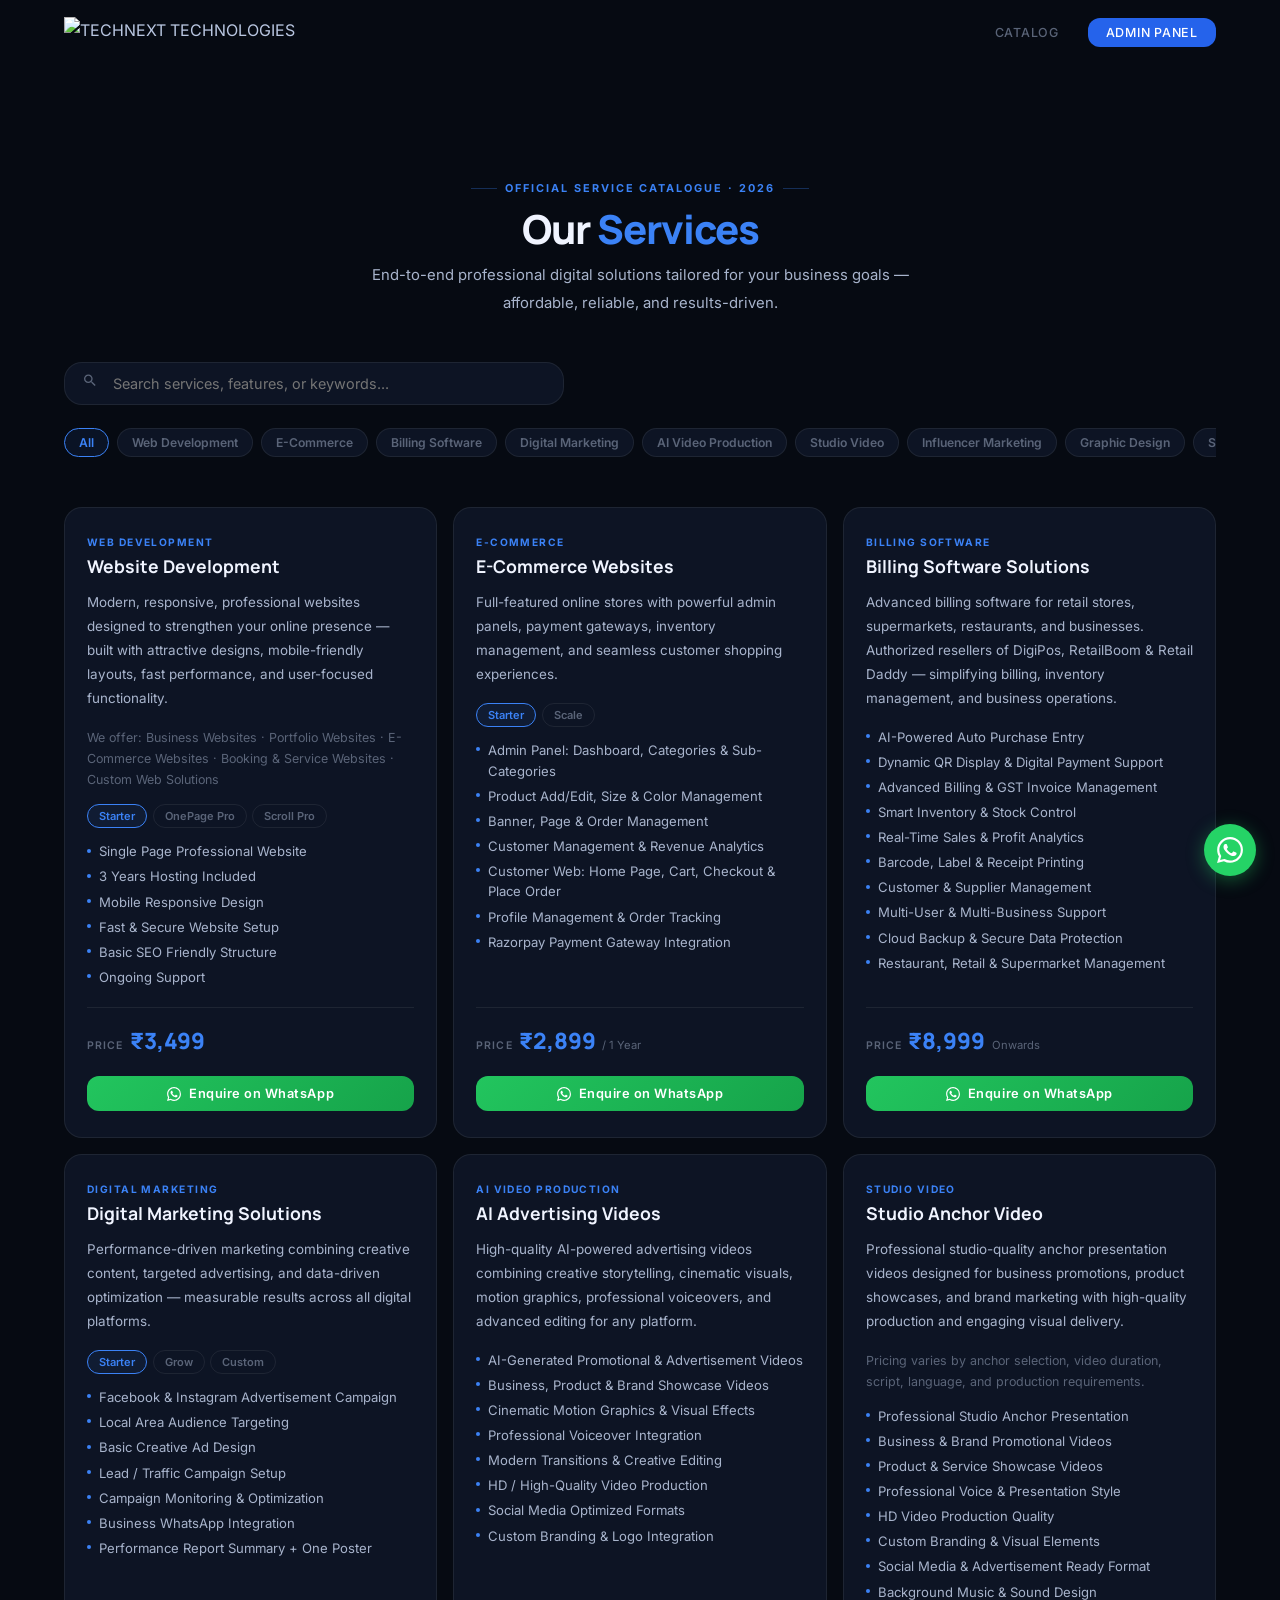
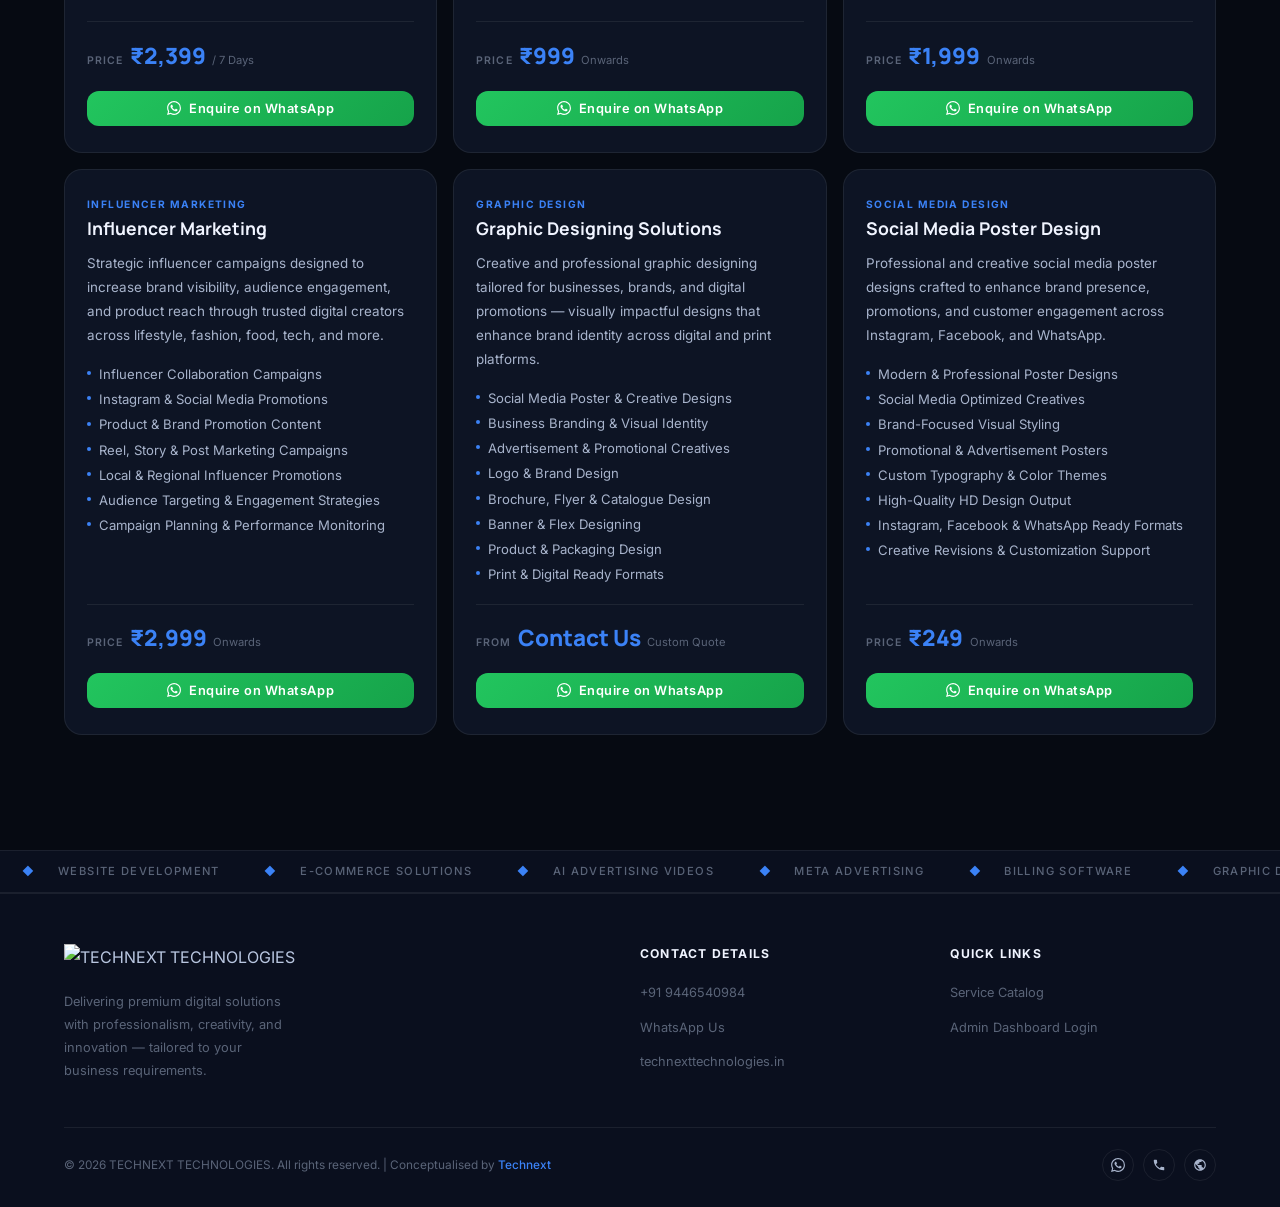
==== index.html @ e131feb6 "Add files via upload" ====
<!DOCTYPE html>
<html lang="en">
<head>
  <meta charset="UTF-8"/>
  <meta name="viewport" content="width=device-width,initial-scale=1.0"/>
  <title>TECHNEXT TECHNOLOGIES — Official Service Catalogue</title>
  <meta name="description" content="Official Service Catalogue of TECHNEXT TECHNOLOGIES. Professional website development, digital marketing, AI videos, branding, billing software, and custom business solutions under one roof."/>
  <meta name="keywords" content="TECHNEXT TECHNOLOGIES, website development, digital marketing, Meta advertising, AI videos, ecommerce website, billing software, graphic design, SEO services, branding"/>
  <meta name="theme-color" content="#060a12"/>
  <link rel="preconnect" href="https://fonts.googleapis.com"/>
  <link rel="preconnect" href="https://fonts.gstatic.com" crossorigin/>
  <link href="https://fonts.googleapis.com/css2?family=Inter:wght@300;400;500;600;700&family=Manrope:wght@400;500;600;700;800&display=swap" rel="stylesheet"/>
  <link rel="stylesheet" href="style.css"/>
</head>
<body>

<!-- LOADER -->
<div id="loader">
  <img class="ld-logo" src="https://res.cloudinary.com/dwzerbhuj/image/upload/q_auto/f_auto/v1776917252/Untitled-2_gx7mta.png" alt="TECHNEXT TECHNOLOGIES"/>
  <div class="ld-track"><div class="ld-bar"></div></div>
</div>

<!-- NAV -->
<nav id="nav">
  <a href="#">
    <img class="nav-logo" src="https://res.cloudinary.com/dwzerbhuj/image/upload/q_auto/f_auto/v1776917252/Untitled-2_gx7mta.png" alt="TECHNEXT TECHNOLOGIES"/>
  </a>
  <ul class="nav-links">
    <li><a href="#services">Catalog</a></li>
    <li><a href="admin.html" class="nav-cta">Admin Panel</a></li>
  </ul>
  <div class="nav-burger" id="burger">
    <span></span><span></span><span></span>
  </div>
</nav>
<div class="mob-menu" id="mobMenu">
  <a href="#services">Catalog</a>
  <a href="admin.html">Admin Panel</a>
</div>

<!-- CATALOG SECTION -->
<section id="services" class="sec" style="margin-top: 64px; min-height: 80vh;">
  <div class="wrap">
    <div class="sh center">
      <div class="sh-label r">Official Service Catalogue · 2026</div>
      <h2 class="sh-title r">Our <em>Services</em></h2>
      <p class="sh-sub r">End-to-end professional digital solutions tailored for your business goals — affordable, reliable, and results-driven.</p>
    </div>

    <!-- SEARCH & FILTERS -->
    <div class="catalog-controls r">
      <div class="search-container">
        <div class="search-icon">
          <svg viewBox="0 0 24 24"><path d="M15.5 14h-.79l-.28-.27C15.41 12.59 16 11.11 16 9.5 16 5.91 13.09 3 9.5 3S3 5.91 3 9.5 5.91 16 9.5 16c1.61 0 3.09-.59 4.23-1.57l.27.28v.79l5 4.99L20.49 19l-4.99-5zm-6 0C7.01 14 5 11.99 5 9.5S7.01 5 9.5 5 14 7.01 14 9.5 11.99 14 9.5 14z"/></svg>
        </div>
        <input type="text" id="catalogSearch" class="search-input" placeholder="Search services, features, or keywords..."/>
      </div>
      <div class="filter-container" id="filterContainer">
        <!-- Renders dynamically in script.js -->
      </div>
    </div>

    <!-- DYNAMIC GRID -->
    <div class="svc-grid" id="catalogGrid">
      <!-- Injected by script.js -->
    </div>
  </div>
</section>

<!-- WHATSAPP ENQUIRY POPUP MODAL -->
<div class="modal-backdrop" id="enquiryModal" onclick="if(event.target === this) closeEnquiryModal()">
  <div class="modal-container">
    <button class="modal-close" onclick="closeEnquiryModal()">&times;</button>
    <div class="modal-header">
      <h3>Enquire via WhatsApp</h3>
      <p>Fill in your details below. A pre-filled inquiry message will open in WhatsApp to chat with our team directly.</p>
    </div>
    
    <div class="modal-product-summary">
      <div class="mps-info">
        <span class="mps-label">Service Selected</span>
        <span class="mps-name" id="mpsName">Website Development - Starter</span>
      </div>
      <div class="mps-price-box">
        <span class="mps-label">Price Guide</span>
        <div class="mps-price" id="mpsPrice">₹3,499</div>
      </div>
    </div>

    <form onsubmit="submitEnquiryForm(event)">
      <div class="modal-form-group">
        <label for="eqName" class="modal-label">Your Name</label>
        <input type="text" id="eqName" class="modal-input" placeholder="Enter your full name" required autocomplete="name"/>
      </div>
      
      <div class="modal-form-group">
        <label for="eqPhone" class="modal-label">Phone Number</label>
        <input type="tel" id="eqPhone" class="modal-input" placeholder="e.g. +91 9446540984" required autocomplete="tel"/>
      </div>

      <div class="modal-form-group">
        <label for="eqMessage" class="modal-label">Requirement Message</label>
        <textarea id="eqMessage" class="modal-input" placeholder="Add any details about features, custom requests, etc." required></textarea>
      </div>

      <button type="submit" class="modal-btn-submit">
        <svg viewBox="0 0 24 24"><path d="M17.472 14.382c-.297-.149-1.758-.867-2.03-.967-.273-.099-.471-.148-.67.15-.197.297-.767.966-.94 1.164-.173.199-.347.223-.644.075-.297-.15-1.255-.463-2.39-1.475-.883-.788-1.48-1.761-1.653-2.059-.173-.297-.018-.458.13-.606.134-.133.298-.347.446-.52.149-.174.198-.298.298-.497.099-.198.05-.371-.025-.52-.075-.149-.669-1.612-.916-2.207-.242-.579-.487-.5-.669-.51-.173-.008-.371-.01-.57-.01-.198 0-.52.074-.792.372-.272.297-1.04 1.016-1.04 2.479 0 1.462 1.065 2.875 1.213 3.074.149.198 2.096 3.2 5.077 4.487.709.306 1.262.489 1.694.625.712.227 1.36.195 1.871.118.571-.085 1.758-.719 2.006-1.413.248-.694.248-1.289.173-1.413-.074-.124-.272-.198-.57-.347m-5.421 7.403h-.004a9.87 9.87 0 01-5.031-1.378l-.361-.214-3.741.982.998-3.648-.235-.374a9.86 9.86 0 01-1.51-5.26c.001-5.45 4.436-9.884 9.888-9.884 2.64 0 5.122 1.03 6.988 2.898a9.825 9.825 0 012.893 6.994c-.003 5.45-4.437 9.884-9.885 9.884m8.413-18.297A11.815 11.815 0 0012.05 0C5.495 0 .16 5.335.157 11.892c0 2.096.547 4.142 1.588 5.945L.057 24l6.305-1.654a11.882 11.882 0 005.683 1.448h.005c6.554 0 11.89-5.335 11.893-11.893a11.821 11.821 0 00-3.48-8.413z"/></svg>
        Send Enquiry via WhatsApp
      </button>
    </form>
  </div>
</div>

<!-- TICKER -->
<div class="ticker-wrap">
  <div class="ticker-belt" id="tickerBelt"></div>
</div>

<!-- FOOTER -->
<footer>
  <div class="foot-wrap">
    <div class="foot-top">
      <div>
        <img class="foot-logo" src="https://res.cloudinary.com/dwzerbhuj/image/upload/q_auto/f_auto/v1776917252/Untitled-2_gx7mta.png" alt="TECHNEXT TECHNOLOGIES"/>
        <p class="foot-about">Delivering premium digital solutions with professionalism, creativity, and innovation — tailored to your business requirements.</p>
      </div>
      <div class="foot-col">
        <h4>Contact Details</h4>
        <ul class="foot-links">
          <li><a href="tel:+919446540984">+91 9446540984</a></li>
          <li><a href="https://wa.me/919446540984" target="_blank" rel="noopener">WhatsApp Us</a></li>
          <li><a href="https://www.technexttechnologies.in" target="_blank" rel="noopener">technexttechnologies.in</a></li>
        </ul>
      </div>
      <div class="foot-col">
        <h4>Quick Links</h4>
        <ul class="foot-links">
          <li><a href="#services">Service Catalog</a></li>
          <li><a href="admin.html">Admin Dashboard Login</a></li>
        </ul>
      </div>
    </div>
    <div class="foot-bottom">
      <p class="foot-copy">© 2026 TECHNEXT TECHNOLOGIES. All rights reserved. | Conceptualised by <a href="https://technexttechnologies.in" target="_blank" rel="noopener" style="color: var(--blue-lt); font-weight: 500;">Technext</a></p>
      <div class="foot-socials">
        <a href="https://wa.me/919446540984" target="_blank" rel="noopener" class="fsoc" title="WhatsApp" aria-label="WhatsApp">
          <svg viewBox="0 0 24 24" width="14" height="14" fill="currentColor"><path d="M17.472 14.382c-.297-.149-1.758-.867-2.03-.967-.273-.099-.471-.148-.67.15-.197.297-.767.966-.94 1.164-.173.199-.347.223-.644.075-.297-.15-1.255-.463-2.39-1.475-.883-.788-1.48-1.761-1.653-2.059-.173-.297-.018-.458.13-.606.134-.133.298-.347.446-.52.149-.174.198-.298.298-.497.099-.198.05-.371-.025-.52-.075-.149-.669-1.612-.916-2.207-.242-.579-.487-.5-.669-.51-.173-.008-.371-.01-.57-.01-.198 0-.52.074-.792.372-.272.297-1.04 1.016-1.04 2.479 0 1.462 1.065 2.875 1.213 3.074.149.198 2.096 3.2 5.077 4.487.709.306 1.262.489 1.694.625.712.227 1.36.195 1.871.118.571-.085 1.758-.719 2.006-1.413.248-.694.248-1.289.173-1.413-.074-.124-.272-.198-.57-.347m-5.421 7.403h-.004a9.87 9.87 0 01-5.031-1.378l-.361-.214-3.741.982.998-3.648-.235-.374a9.86 9.86 0 01-1.51-5.26c.001-5.45 4.436-9.884 9.888-9.884 2.64 0 5.122 1.03 6.988 2.898a9.825 9.825 0 012.893 6.994c-.003 5.45-4.437 9.884-9.885 9.884m8.413-18.297A11.815 11.815 0 0012.05 0C5.495 0 .16 5.335.157 11.892c0 2.096.547 4.142 1.588 5.945L.057 24l6.305-1.654a11.882 11.882 0 005.683 1.448h.005c6.554 0 11.89-5.335 11.893-11.893a11.821 11.821 0 00-3.48-8.413z"/></svg>
        </a>
        <a href="tel:+919446540984" class="fsoc" title="Call" aria-label="Call">
          <svg viewBox="0 0 24 24" width="14" height="14" fill="currentColor"><path d="M6.62 10.79c1.44 2.83 3.76 5.14 6.59 6.59l2.2-2.2c.27-.27.67-.36 1.02-.24 1.12.37 2.33.57 3.57.57.55 0 1 .45 1 1V20c0 .55-.45 1-1 1-9.39 0-17-7.61-17-17 0-.55.45-1 1-1h3.5c.55 0 1 .45 1 1 0 1.25.2 2.45.57 3.57.11.35.03.74-.25 1.02l-2.2 2.2z"/></svg>
        </a>
        <a href="https://www.technexttechnologies.in" target="_blank" rel="noopener" class="fsoc" title="Website" aria-label="Website">
          <svg viewBox="0 0 24 24" width="14" height="14" fill="currentColor"><path d="M12 2C6.48 2 2 6.48 2 12s4.48 10 10 10 10-4.48 10-10S17.52 2 12 2zm-1 17.93c-3.95-.49-7-3.85-7-7.93 0-.62.08-1.21.21-1.79L9 15v1c0 1.1.9 2 2 2v1.93zm6.9-2.54c-.26-.81-1-1.39-1.9-1.39h-1v-3c0-.55-.45-1-1-1H8v-2h2c.55 0 1-.45 1-1V7h2c1.1 0 2-.9 2-2v-.41c2.93 1.19 5 4.06 5 7.41 0 2.08-.8 3.97-2.1 5.39z"/></svg>
        </a>
      </div>
    </div>
  </div>
</footer>

<!-- WHATSAPP FAB -->
<div class="wa-fab">
  <div class="wa-fab-tip">Chat on WhatsApp</div>
  <a
    class="wa-fab-btn"
    href="https://wa.me/919446540984?text=Hi,%20I%20would%20like%20to%20know%20more%20about%20your%20services"
    target="_blank"
    rel="noopener"
    aria-label="Chat on WhatsApp"
  >
    <svg viewBox="0 0 24 24" xmlns="http://www.w3.org/2000/svg" role="img" aria-hidden="true">
      <path d="M17.472 14.382c-.297-.149-1.758-.867-2.03-.967-.273-.099-.471-.148-.67.15-.197.297-.767.966-.94 1.164-.173.199-.347.223-.644.075-.297-.15-1.255-.463-2.39-1.475-.883-.788-1.48-1.761-1.653-2.059-.173-.297-.018-.458.13-.606.134-.133.298-.347.446-.52.149-.174.198-.298.298-.497.099-.198.05-.371-.025-.52-.075-.149-.669-1.612-.916-2.207-.242-.579-.487-.5-.669-.51-.173-.008-.371-.01-.57-.01-.198 0-.52.074-.792.372-.272.297-1.04 1.016-1.04 2.479 0 1.462 1.065 2.875 1.213 3.074.149.198 2.096 3.2 5.077 4.487.709.306 1.262.489 1.694.625.712.227 1.36.195 1.871.118.571-.085 1.758-.719 2.006-1.413.248-.694.248-1.289.173-1.413-.074-.124-.272-.198-.57-.347m-5.421 7.403h-.004a9.87 9.87 0 01-5.031-1.378l-.361-.214-3.741.982.998-3.648-.235-.374a9.86 9.86 0 01-1.51-5.26c.001-5.45 4.436-9.884 9.888-9.884 2.64 0 5.122 1.03 6.988 2.898a9.825 9.825 0 012.893 6.994c-.003 5.45-4.437 9.884-9.885 9.884m8.413-18.297A11.815 11.815 0 0012.05 0C5.495 0 .16 5.335.157 11.892c0 2.096.547 4.142 1.588 5.945L.057 24l6.305-1.654a11.882 11.882 0 005.683 1.448h.005c6.554 0 11.89-5.335 11.893-11.893a11.821 11.821 0 00-3.48-8.413z"/>
    </svg>
  </a>
</div>

<script src="script.js"></script>
</body>
</html>
---- style.css ----
/* ─────────────────────────────────────────────
   TOKENS & DESIGN SYSTEM
   ───────────────────────────────────────────── */
:root {
  --bg:        #060a12;
  --bg-soft:   #0a0f1e;
  --bg-card:   #0d1424;
  --bg-card2:  #111929;
  --bdr:       rgba(255,255,255,0.07);
  --bdr-md:    rgba(255,255,255,0.11);
  --bdr-hi:    rgba(255,255,255,0.18);
  --blue:      #2563eb;
  --blue-lt:   #3b82f6;
  --blue-dim:  rgba(37,99,235,0.10);
  --blue-glow: rgba(37,99,235,0.20);
  --tx-hi:     #f0f4ff;
  --tx-md:     #a8b4cc;
  --tx-lo:     #5a6478;
  --grad:      linear-gradient(135deg,#2563eb 0%,#4f46e5 100%);
  --f-body:    'Inter',system-ui,sans-serif;
  --f-head:    'Manrope',system-ui,sans-serif;
  --r-sm:  8px;
  --r-md:  12px;
  --r-lg:  18px;
  --r-xl:  24px;
  --gap:   clamp(1.25rem,5vw,5rem);
  --sec:   clamp(4.5rem,9vw,7.5rem);
}

/* ─────────────────────────────────────────────
   RESET
   ───────────────────────────────────────────── */
*,*::before,*::after{box-sizing:border-box;margin:0;padding:0}
html{scroll-behavior:smooth;overflow-x:hidden;font-size:16px}
body{
  background:var(--bg);
  color:var(--tx-md);
  font-family:var(--f-body);
  line-height:1.7;
  overflow-x:hidden;
  -webkit-font-smoothing:antialiased;
}
a{color:inherit;text-decoration:none}
img{display:block;max-width:100%}
ul{list-style:none}
button{font-family:inherit;cursor:pointer}

/* ─────────────────────────────────────────────
   LOADER
   ───────────────────────────────────────────── */
#loader{
  position:fixed;inset:0;z-index:9000;
  background:var(--bg);
  display:flex;flex-direction:column;
  align-items:center;justify-content:center;gap:28px;
  transition:opacity .5s ease,visibility .5s ease;
}
#loader.gone{opacity:0;visibility:hidden;pointer-events:none}
.ld-logo{width:180px;opacity:0;animation:fadeUp .6s .2s forwards}
.ld-track{width:160px;height:2px;background:var(--bdr);border-radius:99px;overflow:hidden}
.ld-bar{height:100%;background:var(--grad);border-radius:99px;animation:ldFill 1.5s ease forwards}
@keyframes ldFill{from{width:0}to{width:100%}}
@keyframes fadeUp{from{opacity:0;transform:translateY(10px)}to{opacity:1;transform:none}}

/* ─────────────────────────────────────────────
   NAVIGATION
   ───────────────────────────────────────────── */
#nav{
  position:fixed;top:0;left:0;right:0;z-index:800;
  height:64px;padding:0 var(--gap);
  display:flex;align-items:center;justify-content:space-between;
  border-bottom:1px solid transparent;
  transition:background .35s,border-color .35s,backdrop-filter .35s;
}
#nav.pinned{
  background:rgba(6,10,18,.93);
  backdrop-filter:blur(20px) saturate(1.5);
  border-color:var(--bdr);
}
.nav-logo{height:30px;display:block;filter:brightness(1.1)}
.nav-links{display:flex;align-items:center;gap:1.8rem}
.nav-links a{
  font-size:.78rem;font-weight:500;
  letter-spacing:.06em;text-transform:uppercase;
  color:var(--tx-lo);transition:color .2s;
}
.nav-links a:hover{color:var(--tx-hi)}
.nav-cta{
  padding:7px 18px;
  background:var(--blue);border-radius:var(--r-md);
  font-size:.76rem;font-weight:600;
  color:#fff!important;letter-spacing:.05em;
  transition:background .2s,box-shadow .2s;
}
.nav-cta:hover{background:var(--blue-lt);box-shadow:0 0 20px var(--blue-glow)}
.nav-burger{
  display:none;flex-direction:column;gap:5px;
  cursor:pointer;padding:4px;
}
.nav-burger span{
  width:20px;height:1.5px;
  background:var(--tx-md);border-radius:2px;
  display:block;transition:.3s;
}
.mob-menu{
  display:none;flex-direction:column;
  position:fixed;top:64px;left:0;right:0;
  background:rgba(6,10,18,.97);
  backdrop-filter:blur(20px);
  border-bottom:1px solid var(--bdr);
  padding:1.2rem var(--gap);gap:.7rem;z-index:799;
}
.mob-menu.open{display:flex}
.mob-menu a{
  font-size:.9rem;color:var(--tx-lo);
  padding:.35rem 0;border-bottom:1px solid var(--bdr);
  transition:color .2s;
}
.mob-menu a:last-child{border:none}
.mob-menu a:hover{color:var(--blue-lt)}

/* ─────────────────────────────────────────────
   HERO
   ───────────────────────────────────────────── */
#hero{
  min-height:100vh;
  display:flex;align-items:center;
  padding:calc(64px + 4rem) var(--gap) 5rem;
  position:relative;overflow:hidden;
}
.hero-ambient{
  position:absolute;inset:0;z-index:0;pointer-events:none;
  background:
    radial-gradient(ellipse 60% 48% at 55% 35%,rgba(37,99,235,.09) 0%,transparent 60%),
    radial-gradient(ellipse 40% 38% at 10% 70%,rgba(79,70,229,.06) 0%,transparent 55%);
}
.hero-grid{
  position:absolute;inset:0;z-index:0;pointer-events:none;
  opacity:.028;
  background-image:
    linear-gradient(var(--bdr-hi) 1px,transparent 1px),
    linear-gradient(90deg,var(--bdr-hi) 1px,transparent 1px);
  background-size:64px 64px;
}
.hero-body{
  position:relative;z-index:1;
  max-width:1200px;margin:0 auto;width:100%;
  display:grid;grid-template-columns:1fr 1fr;
  gap:4rem;align-items:center;
}
.hero-kicker{
  display:inline-flex;align-items:center;gap:.5rem;
  font-size:.7rem;font-weight:600;
  letter-spacing:.15em;text-transform:uppercase;
  color:var(--blue-lt);
  padding:5px 14px;
  border:1px solid rgba(59,130,246,.2);
  border-radius:99px;
  background:rgba(59,130,246,.05);
  margin-bottom:1.4rem;
}
.hero-kicker::before{
  content:'';width:5px;height:5px;border-radius:50%;
  background:var(--blue-lt);
  animation:blink 1.8s ease-in-out infinite;
}
@keyframes blink{0%,100%{opacity:1}50%{opacity:.2}}
.hero-logo{
  width:min(360px,82%);
  margin-bottom:1.5rem;
  filter:brightness(1.08) drop-shadow(0 0 28px rgba(37,99,235,.18));
}
.hero-headline{
  font-family:var(--f-head);
  font-size:clamp(1.3rem,2.2vw,1.7rem);
  font-weight:700;color:var(--tx-hi);
  line-height:1.35;margin-bottom:.9rem;
  letter-spacing:-.02em;
}
.hero-desc{
  font-size:.95rem;color:var(--tx-md);
  max-width:480px;line-height:1.85;
  margin-bottom:1.8rem;font-weight:400;
}
.hero-tags{display:flex;flex-wrap:wrap;gap:.45rem;margin-bottom:1.8rem}
.tag{
  padding:4px 11px;border-radius:var(--r-sm);
  font-size:.7rem;font-weight:600;
  background:var(--bg-card2);border:1px solid var(--bdr);
  color:var(--tx-md);letter-spacing:.04em;
}
.hero-btns{display:flex;flex-wrap:wrap;gap:.7rem}

/* Buttons */
.btn{
  display:inline-flex;align-items:center;gap:.4rem;
  padding:10px 22px;border-radius:var(--r-md);
  font-size:.85rem;font-weight:600;
  letter-spacing:.03em;border:none;
  transition:transform .2s,box-shadow .2s,background .2s;
}
.btn:hover{transform:translateY(-2px)}
.btn-primary{background:var(--blue);color:#fff}
.btn-primary:hover{background:var(--blue-lt);box-shadow:0 8px 26px var(--blue-glow)}
.btn-wa{background:linear-gradient(135deg,#22c55e,#16a34a);color:#fff}
.btn-wa:hover{box-shadow:0 8px 22px rgba(34,197,94,.28)}
.btn-ghost{background:transparent;border:1px solid var(--bdr-md);color:var(--tx-md)}
.btn-ghost:hover{border-color:var(--blue-lt);color:var(--blue-lt)}

/* Hero right cards */
.hero-right{display:flex;flex-direction:column;gap:.9rem}
.hc{
  background:var(--bg-card);border:1px solid var(--bdr);
  border-radius:var(--r-lg);padding:18px 20px;
  transition:border-color .25s;
  animation:floatCard 6s ease-in-out infinite;
}
.hc:nth-child(2){animation-delay:-3s;margin-left:1.4rem}
.hc:nth-child(3){animation-delay:-1.5s}
.hc:hover{border-color:var(--bdr-md)}
@keyframes floatCard{0%,100%{transform:translateY(0)}50%{transform:translateY(-7px)}}
.hc-val{font-family:var(--f-head);font-size:1.45rem;font-weight:800;color:var(--tx-hi);line-height:1}
.hc-lbl{font-size:.7rem;color:var(--tx-lo);margin-top:3px}

/* Scroll hint */
.scroll-hint{
  position:absolute;bottom:26px;left:50%;transform:translateX(-50%);
  z-index:1;display:flex;flex-direction:column;align-items:center;gap:7px;
}
.scroll-hint span{font-size:.6rem;letter-spacing:.18em;text-transform:uppercase;color:var(--tx-lo)}
.scroll-line{width:1px;height:40px;background:var(--bdr);position:relative;overflow:hidden}
.scroll-line::after{
  content:'';position:absolute;top:0;left:0;width:100%;height:40%;
  background:linear-gradient(to bottom,transparent,var(--blue-lt));
  animation:lineFall 2s ease-in-out infinite;
}
@keyframes lineFall{0%{transform:translateY(-100%)}100%{transform:translateY(350%)}}

/* ─────────────────────────────────────────────
   TICKER
   ───────────────────────────────────────────── */
.ticker-wrap{
  overflow:hidden;
  border-top:1px solid var(--bdr);border-bottom:1px solid var(--bdr);
  background:var(--bg-soft);padding:11px 0;
}
.ticker-belt{display:flex;width:max-content;animation:ticker 36s linear infinite}
.ti{
  white-space:nowrap;padding:0 1.4rem;
  font-size:.7rem;font-weight:500;
  letter-spacing:.12em;text-transform:uppercase;color:var(--tx-lo);
}
.ti-dot{color:var(--blue-lt);margin-right:1.4rem}
@keyframes ticker{to{transform:translateX(-50%)}}

/* ─────────────────────────────────────────────
   SECTION SYSTEM
   ───────────────────────────────────────────── */
.sec{padding:var(--sec) var(--gap)}
.sec-alt{background:var(--bg-soft)}
.sec-border{border-top:1px solid var(--bdr)}
.wrap{max-width:1200px;margin:0 auto}

.sh{margin-bottom:2.8rem}
.sh.center{text-align:center}
.sh.center .sh-sub{margin:0 auto}
.sh-label{
  display:flex;align-items:center;gap:.5rem;
  font-size:.68rem;font-weight:700;letter-spacing:.18em;
  text-transform:uppercase;color:var(--blue-lt);margin-bottom:.55rem;
}
.sh.center .sh-label{justify-content:center}
.sh-label::after{content:'';flex:0 0 26px;height:1px;background:rgba(59,130,246,.3)}
.sh.center .sh-label::before{content:'';flex:0 0 26px;height:1px;background:rgba(59,130,246,.3)}
h2.sh-title{
  font-family:var(--f-head);
  font-size:clamp(1.7rem,3.2vw,2.5rem);
  font-weight:800;color:var(--tx-hi);
  line-height:1.15;letter-spacing:-.025em;margin-bottom:.6rem;
}
h2.sh-title em{font-style:normal;color:var(--blue-lt)}
.sh-sub{font-size:.93rem;color:var(--tx-md);max-width:540px;line-height:1.85}

/* Reveal */
.r{opacity:0;transform:translateY(20px);transition:opacity .55s ease,transform .55s ease}
.r.in{opacity:1;transform:none}
.rl{opacity:0;transform:translateX(-20px);transition:opacity .55s ease,transform .55s ease}
.rl.in{opacity:1;transform:none}
.rr{opacity:0;transform:translateX(20px);transition:opacity .55s ease,transform .55s ease}
.rr.in{opacity:1;transform:none}

/* ─────────────────────────────────────────────
   SERVICE CARDS (PRODUCT CATALOG)
   ───────────────────────────────────────────── */
.svc-grid{
  display:grid;
  grid-template-columns:repeat(auto-fill,minmax(320px,1fr));
  gap:1rem;
}
.svc-card{
  background:var(--bg-card);border:1px solid var(--bdr);
  border-radius:var(--r-lg);padding:26px 22px;
  position:relative;overflow:hidden;
  display:flex;
  flex-direction:column;
  justify-content:space-between;
  transition:border-color .25s,transform .25s,box-shadow .25s;
}
.svc-card:hover{
  border-color:var(--bdr-md);
  transform:translateY(-4px);
  box-shadow:0 14px 44px rgba(0,0,0,.25);
}
.svc-card::before{
  content:'';
  position:absolute;top:0;left:22px;right:22px;height:2px;
  background:var(--grad);border-radius:0 0 2px 2px;
  opacity:0;transition:opacity .25s;
}
.svc-card:hover::before{opacity:1}
.svc-cat{
  font-size:.64rem;font-weight:700;
  letter-spacing:.14em;text-transform:uppercase;
  color:var(--blue-lt);margin-bottom:.3rem;
}
.svc-name{
  font-family:var(--f-head);font-size:1.1rem;font-weight:700;
  color:var(--tx-hi);line-height:1.2;margin-bottom:.85rem;
}
.svc-desc{
  font-size:.84rem;color:var(--tx-md);
  line-height:1.78;margin-bottom:1rem;
}
/* Package tabs */
.ptabs{display:flex;flex-wrap:wrap;gap:.35rem;margin-bottom:.85rem}
.ptab{
  padding:4px 11px;border-radius:99px;
  font-size:.69rem;font-weight:600;
  border:1px solid var(--bdr);
  color:var(--tx-lo);background:transparent;
  transition:border-color .18s,color .18s,background .18s;
}
.ptab.on, .ptab:hover{
  border-color:var(--blue-lt);color:var(--blue-lt);
  background:rgba(59,130,246,.07);
}
.ppanel{display:none}
.ppanel.on{display:flex;flex-direction:column;flex-grow:1;justify-content:space-between}
/* Feature list */
.fl{display:flex;flex-direction:column;gap:.3rem;margin-bottom:1.2rem}
.fl li{
  display:flex;align-items:flex-start;gap:.5rem;
  font-size:.82rem;color:var(--tx-md);line-height:1.55;
}
.fl li::before{
  content:'';
  width:4px;height:4px;border-radius:50%;
  background:var(--blue-lt);
  flex-shrink:0;margin-top:.45rem;
}
/* Price */
.price-strip{
  display:flex;align-items:baseline;gap:.4rem;flex-wrap:wrap;
  padding-top:.9rem;border-top:1px solid var(--bdr);
  margin-bottom:1rem;
}
.p-label{font-size:.66rem;font-weight:600;letter-spacing:.1em;text-transform:uppercase;color:var(--tx-lo)}
.p-val{font-family:var(--f-head);font-size:1.4rem;font-weight:800;color:var(--blue-lt)}
.p-note{font-size:.7rem;color:var(--tx-lo)}

/* Button inside card */
.svc-card-btn {
  width: 100%;
  display: flex;
  align-items: center;
  justify-content: center;
  gap: 0.5rem;
  padding: 10px;
  border-radius: var(--r-md);
  font-size: 0.8rem;
  font-weight: 600;
  letter-spacing: 0.04em;
  background: linear-gradient(135deg,#22c55e,#16a34a);
  color: #fff;
  border: none;
  transition: transform .2s, box-shadow .2s;
}
.svc-card-btn:hover {
  transform: translateY(-2px);
  box-shadow: 0 6px 16px rgba(34,197,94,.28);
}
.svc-card-btn svg {
  fill: #fff;
  width: 14px;
  height: 14px;
}

/* ─────────────────────────────────────────────
   CATALOG CONTROLS (SEARCH & FILTERS)
   ───────────────────────────────────────────── */
.catalog-controls {
  margin-bottom: 2.5rem;
  display: flex;
  flex-direction: column;
  gap: 1.2rem;
  position: relative;
  z-index: 10;
}
.search-container {
  position: relative;
  max-width: 500px;
  width: 100%;
}
.search-input {
  width: 100%;
  background: var(--bg-card);
  border: 1px solid var(--bdr);
  border-radius: var(--r-lg);
  padding: 12px 20px 12px 48px;
  color: var(--tx-hi);
  font-family: inherit;
  font-size: 0.9rem;
  transition: border-color .25s, box-shadow .25s;
}
.search-input:focus {
  outline: none;
  border-color: var(--blue-lt);
  box-shadow: 0 0 16px var(--blue-glow);
}
.search-icon {
  position: absolute;
  left: 18px;
  top: 50%;
  transform: translateY(-50%);
  color: var(--tx-lo);
  pointer-events: none;
}
.search-icon svg {
  width: 16px;
  height: 16px;
  fill: currentColor;
}

.filter-container {
  display: flex;
  gap: 0.5rem;
  overflow-x: auto;
  padding: 4px 0 10px 0;
  scrollbar-width: none; /* Hide standard Firefox scrollbar */
}
.filter-container::-webkit-scrollbar {
  display: none; /* Hide Chrome/Safari scrollbar */
}
.filter-btn {
  flex-shrink: 0;
  padding: 6px 14px;
  border-radius: 99px;
  font-size: 0.76rem;
  font-weight: 600;
  border: 1px solid var(--bdr);
  color: var(--tx-lo);
  background: var(--bg-card);
  transition: border-color .18s, color .18s, background .18s, transform .15s;
}
.filter-btn:hover {
  border-color: var(--bdr-hi);
  color: var(--tx-md);
  transform: translateY(-1px);
}
.filter-btn.active {
  border-color: var(--blue-lt);
  color: var(--blue-lt);
  background: rgba(59, 130, 246, 0.08);
}

/* No items found state */
.no-results {
  text-align: center;
  padding: 3rem 1.5rem;
  background: var(--bg-card);
  border: 1px solid var(--bdr);
  border-radius: var(--r-lg);
  grid-column: 1 / -1;
  display: flex;
  flex-direction: column;
  align-items: center;
  gap: 0.8rem;
}
.no-results h3 {
  color: var(--tx-hi);
  font-family: var(--f-head);
  font-size: 1.25rem;
  font-weight: 700;
}
.no-results p {
  color: var(--tx-lo);
  font-size: 0.9rem;
  max-width: 350px;
}

/* ─────────────────────────────────────────────
   WHATSAPP MODAL POPUP
   ───────────────────────────────────────────── */
.modal-backdrop {
  position: fixed;
  inset: 0;
  z-index: 9000;
  background: rgba(6, 10, 18, 0.75);
  backdrop-filter: blur(8px);
  display: flex;
  align-items: center;
  justify-content: center;
  opacity: 0;
  visibility: hidden;
  transition: opacity 0.3s ease, visibility 0.3s ease;
  padding: 1rem;
}
.modal-backdrop.open {
  opacity: 1;
  visibility: visible;
}
.modal-container {
  background: var(--bg-card);
  border: 1px solid var(--bdr-md);
  border-radius: var(--r-xl);
  padding: 30px;
  width: 100%;
  max-width: 480px;
  position: relative;
  box-shadow: 0 24px 64px rgba(0,0,0,0.6);
  transform: translateY(20px);
  transition: transform 0.3s cubic-bezier(0.34, 1.56, 0.64, 1);
}
.modal-backdrop.open .modal-container {
  transform: translateY(0);
}
.modal-close {
  position: absolute;
  top: 18px;
  right: 18px;
  background: none;
  border: none;
  color: var(--tx-lo);
  font-size: 1.5rem;
  line-height: 1;
  display: flex;
  align-items: center;
  justify-content: center;
  cursor: pointer;
  width: 30px;
  height: 30px;
  border-radius: 50%;
  transition: color 0.2s, background 0.2s;
}
.modal-close:hover {
  color: var(--tx-hi);
  background: rgba(255,255,255,0.05);
}
.modal-header {
  margin-bottom: 1.5rem;
}
.modal-header h3 {
  font-family: var(--f-head);
  font-size: 1.35rem;
  font-weight: 800;
  color: var(--tx-hi);
  margin-bottom: 0.4rem;
}
.modal-header p {
  font-size: 0.82rem;
  color: var(--tx-lo);
}
.modal-product-summary {
  background: var(--bg-soft);
  border: 1px solid var(--bdr);
  border-radius: var(--r-md);
  padding: 12px 16px;
  margin-bottom: 1.5rem;
  display: flex;
  justify-content: space-between;
  align-items: center;
}
.mps-info {
  display: flex;
  flex-direction: column;
}
.mps-label {
  font-size: 0.64rem;
  font-weight: 700;
  letter-spacing: 0.08em;
  text-transform: uppercase;
  color: var(--blue-lt);
  margin-bottom: 2px;
}
.mps-name {
  font-size: 0.88rem;
  font-weight: 600;
  color: var(--tx-hi);
}
.mps-price-box {
  text-align: right;
}
.mps-price {
  font-family: var(--f-head);
  font-size: 1.1rem;
  font-weight: 800;
  color: var(--blue-lt);
}

.modal-form-group {
  margin-bottom: 1.2rem;
}
.modal-label {
  display: block;
  font-size: 0.68rem;
  font-weight: 700;
  letter-spacing: 0.06em;
  text-transform: uppercase;
  color: var(--tx-lo);
  margin-bottom: 6px;
}
.modal-input {
  width: 100%;
  background: var(--bg-soft);
  border: 1px solid var(--bdr);
  border-radius: var(--r-md);
  padding: 11px 15px;
  color: var(--tx-hi);
  font-family: inherit;
  font-size: 0.88rem;
  transition: border-color 0.2s, box-shadow 0.2s;
}
.modal-input:focus {
  outline: none;
  border-color: var(--blue-lt);
  box-shadow: 0 0 10px rgba(59, 130, 246, 0.18);
}
textarea.modal-input {
  resize: none;
  height: 80px;
}

.modal-btn-submit {
  width: 100%;
  display: flex;
  align-items: center;
  justify-content: center;
  gap: 0.6rem;
  padding: 12px;
  border-radius: var(--r-md);
  font-size: 0.88rem;
  font-weight: 600;
  letter-spacing: 0.03em;
  background: linear-gradient(135deg,#22c55e,#16a34a);
  color: #fff;
  border: none;
  transition: transform 0.2s, box-shadow 0.2s;
  margin-top: 0.6rem;
}
.modal-btn-submit:hover {
  transform: translateY(-2px);
  box-shadow: 0 8px 24px rgba(34,197,94,.38);
}
.modal-btn-submit svg {
  fill: #fff;
  width: 16px;
  height: 16px;
}

/* ─────────────────────────────────────────────
   FOOTER
   ───────────────────────────────────────────── */
footer{
  background:var(--bg-soft);
  border-top:1px solid var(--bdr);
  padding:50px var(--gap) 26px;
}
.foot-wrap{max-width:1200px;margin:0 auto}
.foot-top{
  display:grid;grid-template-columns:2fr 1fr 1fr;
  gap:2.8rem;margin-bottom:2.8rem;
}
.foot-logo{height:34px;margin-bottom:.75rem;filter:brightness(1.1)}
.foot-about{font-size:.8rem;color:var(--tx-lo);max-width:230px;line-height:1.8}
.foot-col h4{
  font-weight:700;font-size:.76rem;letter-spacing:.1em;
  text-transform:uppercase;color:var(--tx-hi);margin-bottom:.85rem;
}
.foot-links{display:flex;flex-direction:column;gap:.45rem}
.foot-links a{font-size:.8rem;color:var(--tx-lo);transition:color .2s}
.foot-links a:hover{color:var(--blue-lt)}
.foot-bottom{
  border-top:1px solid var(--bdr);padding-top:1.3rem;
  display:flex;flex-wrap:wrap;gap:.8rem;
  align-items:center;justify-content:space-between;
}
.foot-copy{font-size:.74rem;color:var(--tx-lo)}
.foot-socials{display:flex;gap:.55rem}
.fsoc{
  width:32px;height:32px;border-radius:50%;
  border:1px solid var(--bdr);
  display:flex;align-items:center;justify-content:center;
  font-size:.8rem;transition:border-color .2s,transform .2s;
}
.fsoc:hover{border-color:var(--blue-lt);transform:translateY(-2px)}

/* ─────────────────────────────────────────────
   WHATSAPP FAB
   ───────────────────────────────────────────── */
.wa-fab{
  position:fixed;bottom:24px;right:24px;z-index:700;
  display:flex;flex-direction:column;align-items:flex-end;gap:.5rem;
}
.wa-fab-tip{
  background:rgba(6,10,18,.95);
  border:1px solid var(--bdr);
  border-radius:var(--r-sm);
  padding:5px 11px;font-size:.7rem;color:var(--tx-md);
  white-space:nowrap;backdrop-filter:blur(12px);
  pointer-events:none;
  opacity:0;transform:translateX(6px);
  transition:opacity .22s,transform .22s;
}
.wa-fab:hover .wa-fab-tip{opacity:1;transform:translateX(0)}
.wa-fab-btn{
  width:52px;height:52px;border-radius:50%;
  background:#25d366;
  display:flex;align-items:center;justify-content:center;
  box-shadow:0 4px 18px rgba(37,211,102,.38);
  transition:transform .25s,box-shadow .25s,background .25s;
  animation:waPulse 3s ease-in-out infinite;
}
.wa-fab-btn:hover{
  background:#22c55e;
  transform:scale(1.1);
  box-shadow:0 8px 28px rgba(37,211,102,.5);
  animation:none;
}
.wa-fab-btn svg{
  width:26px;height:26px;
  fill:#ffffff;
  display:block;
}
@keyframes waPulse{
  0%,100%{box-shadow:0 4px 18px rgba(37,211,102,.38)}
  50%{box-shadow:0 4px 28px rgba(37,211,102,.55),0 0 0 7px rgba(37,211,102,.07)}
}

/* ─────────────────────────────────────────────
   RESPONSIVE
   ───────────────────────────────────────────── */
@media(max-width:1024px){
  .hero-body{grid-template-columns:1fr}
  .hero-right{display:none}
  .foot-top{grid-template-columns:1fr 1fr;gap:2rem}
}
@media(max-width:768px){
  .nav-links{display:none}
  .nav-burger{display:flex}
  .svc-grid{grid-template-columns:1fr}
  .catalog-controls {
    gap: 0.9rem;
  }
}
@media(max-width:540px){
  .foot-top{grid-template-columns:1fr;gap:1.8rem}
  .hero-btns{flex-direction:column}
}
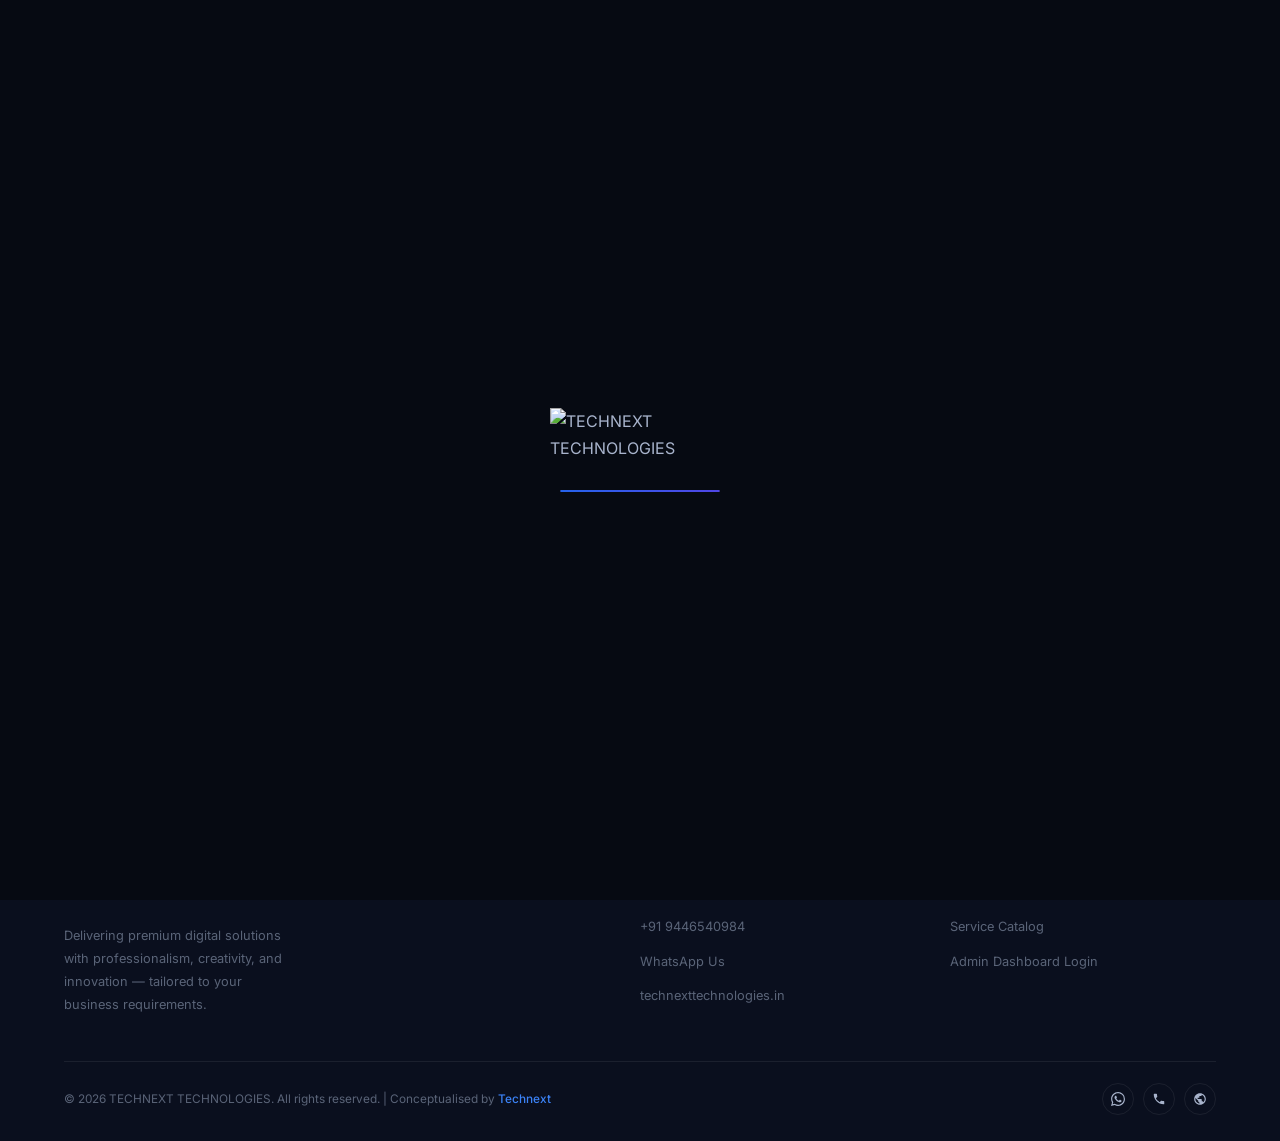
==== commit d7ff8988: "Add files via upload" ====
--- a/index.html
+++ b/index.html
@@ -11,8 +11,17 @@
   <link rel="preconnect" href="https://fonts.gstatic.com" crossorigin/>
   <link href="https://fonts.googleapis.com/css2?family=Inter:wght@300;400;500;600;700&family=Manrope:wght@400;500;600;700;800&display=swap" rel="stylesheet"/>
   <link rel="stylesheet" href="style.css"/>
+  <script src="https://cdn.jsdelivr.net/npm/@emailjs/browser@4/dist/email.min.js"></script>
+  <script src="https://cdnjs.cloudflare.com/ajax/libs/jspdf/2.5.1/jspdf.umd.min.js"></script>
 </head>
 <body>
+
+  <!-- TOAST NOTIFICATION -->
+  <div id="toast" class="toast-box">
+    <svg viewBox="0 0 24 24" width="16" height="16" fill="currentColor"><path d="M9 16.17L4.83 12l-1.42 1.41L9 19 21 7l-1.41-1.41z"/></svg>
+    <span id="toastMsg">Email sent and invoice generated successfully!</span>
+  </div>
+
 
 <!-- LOADER -->
 <div id="loader">
@@ -99,6 +108,18 @@
       </div>
 
       <div class="modal-form-group">
+        <label for="eqEmail" class="modal-label">Email Address</label>
+        <input type="email" id="eqEmail" class="modal-input" placeholder="Enter your email address" required autocomplete="email"/>
+      </div>
+
+
+      <div class="modal-form-group">
+        <label for="eqPromoCode" class="modal-label">Enter Promo Code (Optional)</label>
+        <input type="text" id="eqPromoCode" class="modal-input" placeholder="e.g. TN-1001" autocomplete="off" style="text-transform: uppercase;"/>
+        <span id="promoStatus" class="promo-status"></span>
+      </div>
+
+      <div class="modal-form-group">
         <label for="eqMessage" class="modal-label">Requirement Message</label>
         <textarea id="eqMessage" class="modal-input" placeholder="Add any details about features, custom requests, etc." required></textarea>
       </div>
@@ -110,6 +131,57 @@
     </form>
   </div>
 </div>
+
+<!-- SERVICE CUSTOMIZATION POPUP MODAL -->
+<div class="modal-backdrop" id="customizationModal" onclick="if(event.target === this) closeCustomizationModal()">
+  <div class="modal-container">
+    <button class="modal-close" onclick="closeCustomizationModal()">&times;</button>
+    <div class="modal-header">
+      <h3>Request Customization</h3>
+      <p>Specify your budget and requirement details. We will contact you on WhatsApp with a customized proposal.</p>
+    </div>
+    
+    <div class="modal-product-summary">
+      <div class="mps-info">
+        <span class="mps-label">Base Service Selected</span>
+        <span class="mps-name" id="mpsServiceName">Website Development - Starter</span>
+      </div>
+    </div>
+
+    <form onsubmit="submitCustomizationForm(event)">
+      <div class="modal-form-group">
+        <label for="custName" class="modal-label">Your Name</label>
+        <input type="text" id="custName" class="modal-input" placeholder="Enter your full name" required autocomplete="name"/>
+      </div>
+      
+      <div class="modal-form-group">
+        <label for="custPhone" class="modal-label">Phone Number</label>
+        <input type="tel" id="custPhone" class="modal-input" placeholder="e.g. +91 9446540984" required autocomplete="tel"/>
+      </div>
+
+      <div class="modal-form-group">
+        <label for="custEmail" class="modal-label">Email Address</label>
+        <input type="email" id="custEmail" class="modal-input" placeholder="Enter your email address" required autocomplete="email"/>
+      </div>
+
+      <div class="modal-form-group">
+        <label for="custBudget" class="modal-label">Estimated Budget in ₹ (Optional)</label>
+        <input type="number" id="custBudget" class="modal-input" placeholder="e.g. 5000" min="0"/>
+      </div>
+
+      <div class="modal-form-group">
+        <label for="custRequirement" class="modal-label">Customization Details</label>
+        <textarea id="custRequirement" class="modal-input" placeholder="Describe the integrations, pages, features, or design styles you require..." required></textarea>
+      </div>
+
+      <button type="submit" class="modal-btn-submit customization">
+        <svg viewBox="0 0 24 24"><path d="M3 17.25V21h3.75L17.81 9.94l-3.75-3.75L3 17.25zM20.71 7.04c.39-.39.39-1.02 0-1.41l-2.34-2.34c-.39-.39-1.02-.39-1.41 0l-1.83 1.83 3.75 3.75 1.83-1.83z"/></svg>
+        Send Customization Request
+      </button>
+    </form>
+  </div>
+</div>
+
 
 <!-- TICKER -->
 <div class="ticker-wrap">
--- a/style.css
+++ b/style.css
@@ -766,3 +766,99 @@
   .foot-top{grid-template-columns:1fr;gap:1.8rem}
   .hero-btns{flex-direction:column}
 }
+
+/* ─────────────────────────────────────────────
+   ADVANCED FEATURE ADDITIONS
+   ───────────────────────────────────────────── */
+/* Discount Price strikethrough */
+.price-strip .p-val-original {
+  text-decoration: line-through;
+  opacity: 0.45;
+  font-size: 0.9rem;
+  margin-right: 8px;
+  font-weight: 500;
+  color: var(--tx-md);
+}
+
+/* Promo Validation Messages */
+.promo-status {
+  font-size: 0.76rem;
+  margin-top: 6px;
+  font-weight: 600;
+  display: block;
+}
+.promo-success {
+  color: #22c55e;
+}
+.promo-error {
+  color: #ef4444;
+}
+
+/* Customization Button in Card */
+.svc-card-custom-btn {
+  width: 100%;
+  display: flex;
+  align-items: center;
+  justify-content: center;
+  gap: 0.5rem;
+  padding: 10px;
+  border-radius: var(--r-md);
+  font-size: 0.8rem;
+  font-weight: 600;
+  letter-spacing: 0.04em;
+  background: transparent;
+  border: 1px solid var(--bdr-hi);
+  color: var(--tx-md);
+  transition: transform .2s, border-color .2s, color .2s, background .2s;
+  margin-top: 0.5rem;
+  box-sizing: border-box;
+}
+.svc-card-custom-btn:hover {
+  border-color: var(--blue-lt);
+  color: var(--blue-lt);
+  background: var(--blue-dim);
+  transform: translateY(-2px);
+}
+.svc-card-custom-btn svg {
+  fill: currentColor;
+  width: 14px;
+  height: 14px;
+}
+
+/* Customization Modal Button styling */
+.modal-btn-submit.customization {
+  background: var(--blue);
+}
+.modal-btn-submit.customization:hover {
+  background: var(--blue-lt);
+  box-shadow: 0 8px 24px var(--blue-glow);
+}
+
+/* Toast Notification Alert */
+.toast-box {
+  position: fixed;
+  bottom: 24px;
+  left: 24px;
+  background: #16a34a;
+  color: white;
+  padding: 12px 22px;
+  border-radius: var(--r-md);
+  box-shadow: 0 8px 20px rgba(0,0,0,0.3);
+  font-size: 0.85rem;
+  font-weight: 600;
+  opacity: 0;
+  visibility: hidden;
+  transform: translateY(10px);
+  transition: opacity 0.25s, visibility 0.25s, transform 0.25s;
+  z-index: 10000;
+  display: flex;
+  align-items: center;
+  gap: 0.5rem;
+}
+.toast-box.show {
+  opacity: 1;
+  visibility: visible;
+  transform: translateY(0);
+}
+
+
